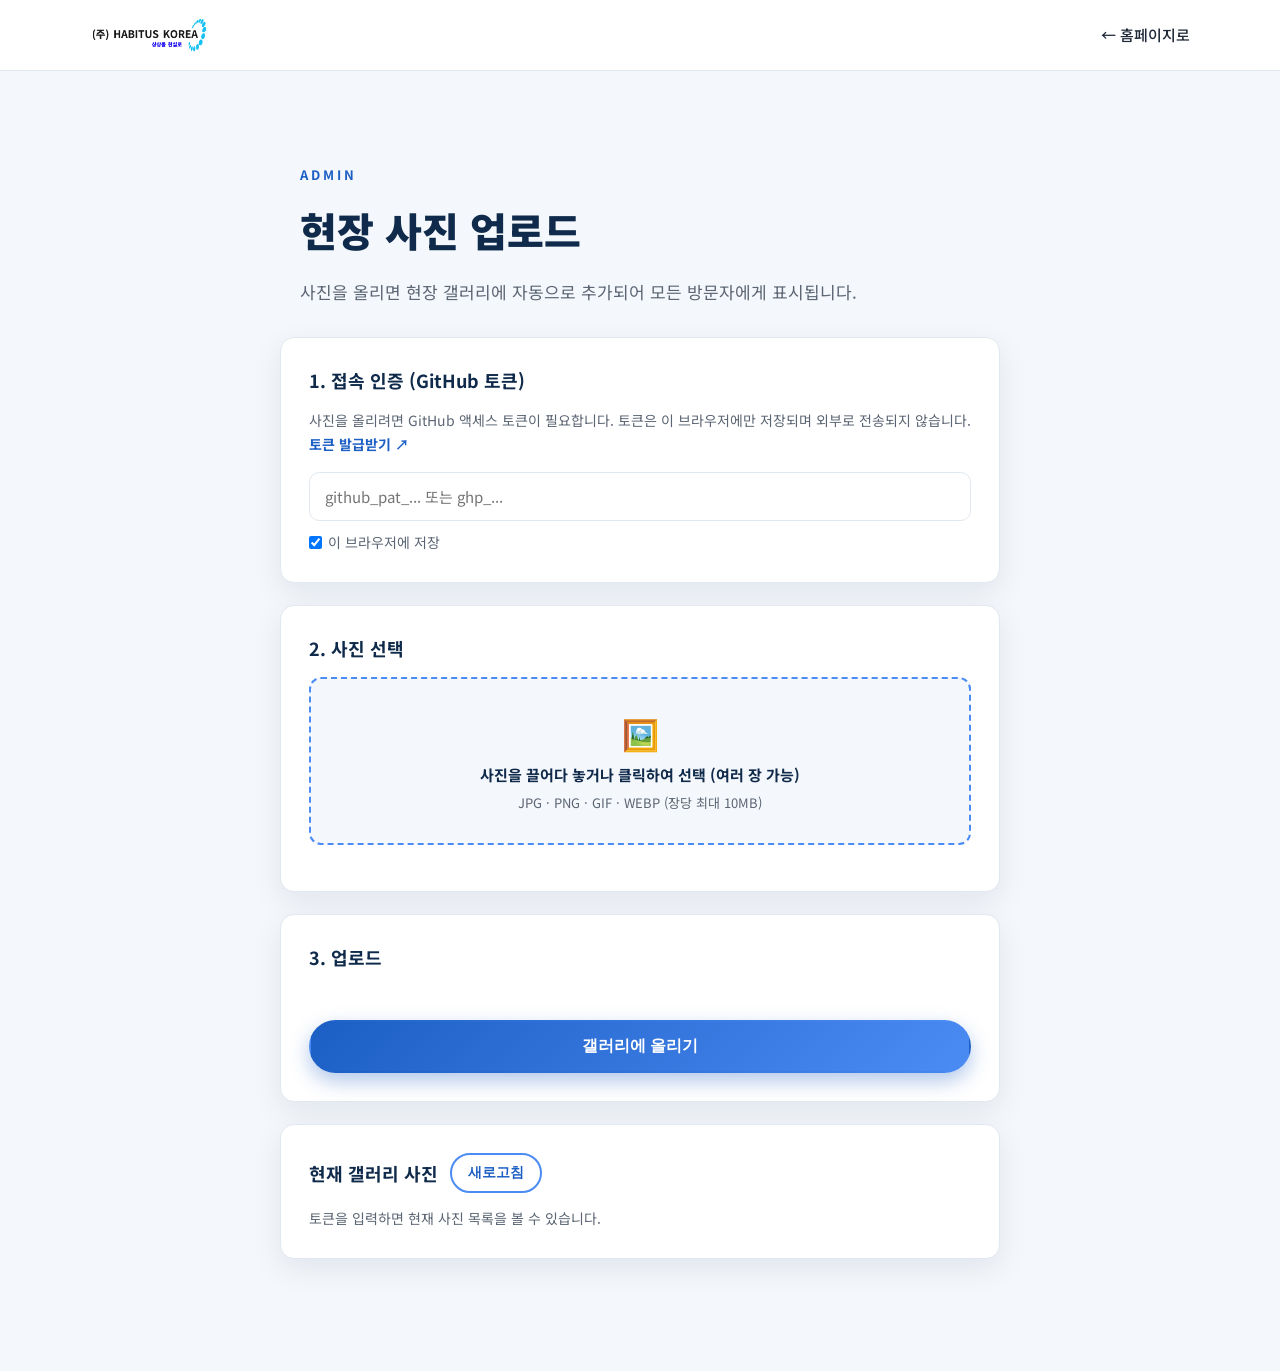
==== admin.html @ faab31b8 "전자투표 바로가기 제거 및 관리자 사진 업로드 기능 추가 - 히어로/네비게이션에서 전자투표 시스템 바로가기 버튼 제거, 홍보·문의 중심으로 재구성 - 현장 갤러리를 gallery." ====
<!DOCTYPE html>
<html lang="ko">
<head>
  <meta charset="UTF-8" />
  <meta name="viewport" content="width=device-width, initial-scale=1.0" />
  <meta name="robots" content="noindex, nofollow" />
  <title>현장 사진 업로드 · HABITUS KOREA 관리자</title>
  <link rel="preconnect" href="https://fonts.googleapis.com" />
  <link rel="preconnect" href="https://fonts.gstatic.com" crossorigin />
  <link href="https://fonts.googleapis.com/css2?family=Noto+Sans+KR:wght@300;400;500;700;900&display=swap" rel="stylesheet" />
  <link rel="stylesheet" href="css/style.css" />
</head>
<body class="admin-body">
  <header class="site-header">
    <div class="container header-inner">
      <a href="index.html" class="brand">
        <img src="assets/images/logo.png" alt="(주) HABITUS KOREA" class="brand-logo" />
      </a>
      <nav class="nav">
        <ul class="nav-list">
          <li><a href="index.html">← 홈페이지로</a></li>
        </ul>
      </nav>
    </div>
  </header>

  <main class="section">
    <div class="container admin-narrow">
      <div class="section-head" style="text-align:left;margin-bottom:32px;">
        <span class="section-tag">ADMIN</span>
        <h2 class="section-title">현장 사진 업로드</h2>
        <p class="section-lead">사진을 올리면 현장 갤러리에 자동으로 추가되어 모든 방문자에게 표시됩니다.</p>
      </div>

      <!-- 1) GitHub 토큰 -->
      <div class="admin-card">
        <h3>1. 접속 인증 (GitHub 토큰)</h3>
        <p class="admin-help">
          사진을 올리려면 GitHub 액세스 토큰이 필요합니다. 토큰은 이 브라우저에만 저장되며 외부로 전송되지 않습니다.
          <a href="https://github.com/settings/tokens?type=beta" target="_blank" rel="noopener">토큰 발급받기 ↗</a>
        </p>
        <div class="admin-field">
          <input type="password" id="token" placeholder="github_pat_... 또는 ghp_..." autocomplete="off" />
          <label class="admin-check"><input type="checkbox" id="remember" checked /> 이 브라우저에 저장</label>
        </div>
      </div>

      <!-- 2) 사진 선택 -->
      <div class="admin-card">
        <h3>2. 사진 선택</h3>
        <label class="upload-drop" id="drop">
          <input type="file" id="files" accept="image/*" multiple hidden />
          <span class="upload-icon">🖼️</span>
          <span class="upload-text" id="dropText">사진을 끌어다 놓거나 클릭하여 선택 (여러 장 가능)</span>
          <span class="upload-hint">JPG · PNG · GIF · WEBP (장당 최대 10MB)</span>
        </label>
        <div id="preview" class="admin-preview"></div>
      </div>

      <!-- 3) 업로드 -->
      <div class="admin-card">
        <h3>3. 업로드</h3>
        <p class="form-hint" id="status" role="alert"></p>
        <button class="btn btn-primary btn-block" id="uploadBtn">갤러리에 올리기</button>
      </div>

      <!-- 현재 갤러리 -->
      <div class="admin-card">
        <h3>현재 갤러리 사진 <button class="btn btn-sm btn-outline" id="refreshBtn" type="button">새로고침</button></h3>
        <div id="currentList" class="admin-current">불러오는 중…</div>
      </div>
    </div>
  </main>

  <script src="js/admin.js"></script>
</body>
</html>
---- css/style.css ----
/* ===== 기본 변수 / 리셋 ===== */
:root {
  --navy: #0f2a4a;
  --navy-deep: #0a1f38;
  --blue: #1c5fc4;
  --blue-light: #4b8bf4;
  --accent: #f5a623;
  --bg: #ffffff;
  --bg-alt: #f4f7fb;
  --text: #1f2937;
  --text-soft: #5b6573;
  --line: #e2e8f0;
  --radius: 14px;
  --shadow: 0 10px 30px rgba(15, 42, 74, 0.08);
  --shadow-lg: 0 20px 50px rgba(15, 42, 74, 0.18);
  --max: 1140px;
}

* { box-sizing: border-box; margin: 0; padding: 0; }

html { scroll-behavior: smooth; }

body {
  font-family: "Noto Sans KR", -apple-system, BlinkMacSystemFont, sans-serif;
  color: var(--text);
  line-height: 1.6;
  background: var(--bg);
  -webkit-font-smoothing: antialiased;
}

img { max-width: 100%; display: block; }
a { color: inherit; text-decoration: none; }

.container { width: 100%; max-width: var(--max); margin: 0 auto; padding: 0 20px; }

/* ===== 버튼 ===== */
.btn {
  display: inline-flex;
  align-items: center;
  justify-content: center;
  gap: 6px;
  padding: 14px 28px;
  border-radius: 999px;
  font-size: 16px;
  font-weight: 700;
  cursor: pointer;
  border: 2px solid transparent;
  transition: transform .15s ease, box-shadow .2s ease, background .2s ease;
}
.btn-primary {
  background: linear-gradient(135deg, var(--blue), var(--blue-light));
  color: #fff;
  box-shadow: 0 8px 20px rgba(28, 95, 196, 0.35);
}
.btn-primary:hover { transform: translateY(-2px); box-shadow: 0 12px 28px rgba(28, 95, 196, 0.45); }
.btn-ghost { background: transparent; color: #fff; border-color: rgba(255,255,255,.6); }
.btn-ghost:hover { background: rgba(255,255,255,.12); }
.btn-block { width: 100%; }
.btn-sm { padding: 9px 16px; font-size: 14px; }
.btn-outline { background: transparent; color: var(--blue); border-color: var(--blue-light); }
.btn-outline:hover { background: rgba(75,139,244,.1); }

/* ===== 헤더 ===== */
.site-header {
  position: sticky;
  top: 0;
  z-index: 100;
  background: rgba(255, 255, 255, 0.92);
  backdrop-filter: blur(10px);
  border-bottom: 1px solid var(--line);
}
.header-inner { display: flex; align-items: center; justify-content: space-between; height: 70px; }
.brand { display: flex; align-items: center; font-weight: 900; }
.brand-logo { height: 38px; width: auto; }
.brand-mark { font-size: 22px; color: var(--navy); letter-spacing: 1px; }
.brand-sub { font-size: 13px; color: var(--blue); letter-spacing: 3px; font-weight: 700; }

.nav-list { display: flex; align-items: center; gap: 28px; list-style: none; }
.nav-list a { font-size: 15px; font-weight: 500; color: var(--text); transition: color .15s; }
.nav-list a:hover { color: var(--blue); }
.nav-cta {
  background: var(--navy);
  color: #fff !important;
  padding: 10px 18px;
  border-radius: 999px;
  font-weight: 700 !important;
}
.nav-cta:hover { background: var(--blue); }

.nav-toggle { display: none; flex-direction: column; gap: 5px; background: none; border: none; cursor: pointer; padding: 6px; }
.nav-toggle span { width: 24px; height: 2px; background: var(--navy); transition: .3s; }

/* ===== 히어로 ===== */
.hero {
  position: relative;
  min-height: 78vh;
  display: flex;
  align-items: center;
  background: linear-gradient(135deg, var(--navy-deep), var(--navy) 55%, var(--blue) 130%);
  color: #fff;
  overflow: hidden;
}
.hero-overlay {
  position: absolute; inset: 0;
  background-image:
    radial-gradient(circle at 20% 20%, rgba(75,139,244,.25), transparent 40%),
    radial-gradient(circle at 85% 70%, rgba(245,166,35,.18), transparent 45%);
}
.hero-inner { position: relative; text-align: center; padding: 80px 0; max-width: 760px; margin: 0 auto; }
.hero-eyebrow { letter-spacing: 5px; font-weight: 700; color: var(--blue-light); margin-bottom: 14px; font-size: 14px; }
.hero-title { font-size: clamp(38px, 7vw, 64px); font-weight: 900; line-height: 1.15; margin-bottom: 22px; }
.hero-desc { font-size: clamp(16px, 2.2vw, 19px); color: rgba(255,255,255,.85); margin-bottom: 36px; }
.hero-actions { display: flex; gap: 14px; justify-content: center; flex-wrap: wrap; margin-bottom: 20px; }
.hero-note { font-size: 14px; color: rgba(255,255,255,.6); }

/* ===== 섹션 공통 ===== */
.section { padding: 90px 0; }
.section-alt { background: var(--bg-alt); }
.section-head { text-align: center; max-width: 680px; margin: 0 auto 56px; }
.section-tag { display: inline-block; font-size: 13px; font-weight: 700; letter-spacing: 3px; color: var(--blue); margin-bottom: 12px; }
.section-title { font-size: clamp(28px, 4vw, 40px); font-weight: 900; color: var(--navy); margin-bottom: 16px; }
.section-lead { color: var(--text-soft); font-size: 17px; }

/* ===== 카드 ===== */
.cards { display: grid; grid-template-columns: repeat(3, 1fr); gap: 24px; }
.card {
  background: #fff;
  border: 1px solid var(--line);
  border-radius: var(--radius);
  padding: 36px 28px;
  text-align: center;
  box-shadow: var(--shadow);
  transition: transform .2s ease, box-shadow .2s ease;
}
.card:hover { transform: translateY(-6px); box-shadow: var(--shadow-lg); }
.card-icon { font-size: 42px; margin-bottom: 18px; }
.card h3 { font-size: 20px; color: var(--navy); margin-bottom: 12px; }
.card p { color: var(--text-soft); font-size: 15px; }

/* ===== 갤러리 ===== */
.gallery { display: grid; grid-template-columns: repeat(3, 1fr); gap: 18px; }
.gallery-item {
  position: relative;
  border-radius: var(--radius);
  overflow: hidden;
  cursor: pointer;
  box-shadow: var(--shadow);
  background: #fff;
}
.gallery-item img { width: 100%; aspect-ratio: 4 / 3; object-fit: cover; transition: transform .4s ease; }
.gallery-item:hover img { transform: scale(1.06); }
.gallery-item figcaption {
  position: absolute; left: 0; right: 0; bottom: 0;
  padding: 14px 16px;
  color: #fff;
  font-size: 14px;
  font-weight: 500;
  background: linear-gradient(transparent, rgba(10,31,56,.85));
  opacity: 0;
  transform: translateY(8px);
  transition: .25s ease;
}
.gallery-item:hover figcaption { opacity: 1; transform: translateY(0); }

/* ===== 홍보자료 ===== */
.resources { display: grid; grid-template-columns: repeat(3, 1fr); gap: 24px; }
.resource-item {
  display: flex;
  flex-direction: column;
  background: #fff;
  border: 1px solid var(--line);
  border-radius: var(--radius);
  overflow: hidden;
  box-shadow: var(--shadow);
  transition: transform .2s ease, box-shadow .2s ease;
}
.resource-item:hover { transform: translateY(-6px); box-shadow: var(--shadow-lg); }
.resource-thumb { position: relative; background: var(--bg-alt); }
.resource-thumb img { width: 100%; aspect-ratio: 3 / 4; object-fit: cover; }
.resource-badge {
  position: absolute; top: 12px; left: 12px;
  background: rgba(15,42,74,.85);
  color: #fff;
  font-size: 12px;
  font-weight: 700;
  padding: 4px 10px;
  border-radius: 999px;
}
.resource-body { padding: 22px; display: flex; flex-direction: column; flex: 1; }
.resource-body h3 { font-size: 18px; color: var(--navy); margin-bottom: 8px; }
.resource-body p { font-size: 14px; color: var(--text-soft); margin-bottom: 18px; flex: 1; }
.resource-actions { display: flex; gap: 10px; }
.resource-actions .btn { flex: 1; }

/* 문서형 자료 썸네일 (HWP 등) */
.resource-thumb-doc {
  aspect-ratio: 3 / 4;
  display: flex;
  flex-direction: column;
  align-items: center;
  justify-content: center;
  gap: 10px;
  background: linear-gradient(135deg, #e9f1fc, #f4f7fb);
}
.doc-ext {
  font-size: 40px;
  font-weight: 900;
  color: var(--blue);
  letter-spacing: 2px;
  border: 3px solid var(--blue-light);
  padding: 14px 22px;
  border-radius: 12px;
  background: #fff;
}

/* ===== 견적서 ===== */
.quote-wrap { display: grid; grid-template-columns: 1fr 1fr; gap: 28px; align-items: start; }
.quote-card {
  background: #fff;
  border: 1px solid var(--line);
  border-radius: var(--radius);
  padding: 36px;
  box-shadow: var(--shadow);
}
.quote-card-icon { font-size: 40px; margin-bottom: 14px; }
.quote-card h3 { font-size: 22px; color: var(--navy); margin-bottom: 12px; }
.quote-card > p { color: var(--text-soft); font-size: 15px; margin-bottom: 24px; }
.quote-card-actions { display: flex; gap: 12px; flex-wrap: wrap; }
.quote-card-actions .btn { flex: 1; }

/* 업로드 폼 */
.upload-form { margin-top: 4px; }
.upload-drop {
  display: flex;
  flex-direction: column;
  align-items: center;
  gap: 6px;
  text-align: center;
  border: 2px dashed var(--blue-light);
  border-radius: 12px;
  padding: 30px 18px;
  cursor: pointer;
  background: var(--bg-alt);
  transition: background .15s, border-color .15s;
}
.upload-drop:hover, .upload-drop.dragover { background: rgba(75,139,244,.1); border-color: var(--blue); }
.upload-icon { font-size: 30px; }
.upload-text { font-weight: 700; color: var(--navy); font-size: 15px; }
.upload-text.has-file { color: var(--blue); }
.upload-hint { font-size: 13px; color: var(--text-soft); }
.upload-fields { display: grid; grid-template-columns: 1fr 1fr; gap: 12px; margin: 16px 0 4px; }
.upload-fields input {
  width: 100%;
  padding: 12px 14px;
  border: 1px solid var(--line);
  border-radius: 10px;
  font-size: 15px;
  font-family: inherit;
}
.upload-fields input:focus { outline: none; border-color: var(--blue-light); box-shadow: 0 0 0 3px rgba(75,139,244,.15); }

/* ===== 홍보자료 미리보기 모달 ===== */
.previewer {
  position: fixed; inset: 0; z-index: 200;
  display: none;
  flex-direction: column;
  align-items: center; justify-content: center;
  gap: 18px;
  background: rgba(7, 18, 33, .92);
  padding: 24px;
}
.previewer.open { display: flex; }
.previewer-stage { width: 100%; max-width: 820px; max-height: 78vh; display: flex; justify-content: center; }
.previewer-stage img,
.previewer-stage iframe {
  width: 100%;
  max-height: 78vh;
  border: none;
  border-radius: 8px;
  background: #fff;
  box-shadow: var(--shadow-lg);
  object-fit: contain;
}
.previewer-stage iframe { height: 78vh; }
.previewer-close {
  position: absolute; top: 20px; right: 26px;
  background: none; border: none; color: #fff;
  font-size: 42px; cursor: pointer; line-height: 1;
}
.previewer-download { z-index: 1; }

.gallery-empty { text-align: center; color: var(--text-soft); font-size: 16px; padding: 40px 0; }

/* ===== 라이트박스 ===== */
.lightbox {
  position: fixed; inset: 0; z-index: 200;
  display: none;
  align-items: center; justify-content: center;
  background: rgba(7, 18, 33, .92);
  padding: 24px;
}
.lightbox.open { display: flex; }
.lightbox img { max-width: 90vw; max-height: 80vh; border-radius: 8px; box-shadow: var(--shadow-lg); }
.lightbox-caption { position: absolute; bottom: 28px; color: #fff; font-size: 15px; text-align: center; width: 100%; }
.lightbox-close {
  position: absolute; top: 20px; right: 26px;
  background: none; border: none; color: #fff;
  font-size: 42px; cursor: pointer; line-height: 1;
}

/* ===== 문의하기 ===== */
.contact-wrap { display: grid; grid-template-columns: 1.6fr 1fr; gap: 36px; align-items: start; }
.contact-form {
  background: #fff;
  border: 1px solid var(--line);
  border-radius: var(--radius);
  padding: 36px;
  box-shadow: var(--shadow);
}
.form-row { display: grid; grid-template-columns: 1fr 1fr; gap: 18px; }
.form-group { margin-bottom: 20px; }
.form-group label { display: block; font-size: 14px; font-weight: 700; color: var(--navy); margin-bottom: 8px; }
.req { color: #e2484d; }
.form-group input,
.form-group textarea {
  width: 100%;
  padding: 13px 15px;
  border: 1px solid var(--line);
  border-radius: 10px;
  font-size: 15px;
  font-family: inherit;
  color: var(--text);
  transition: border-color .15s, box-shadow .15s;
}
.form-group input:focus,
.form-group textarea:focus {
  outline: none;
  border-color: var(--blue-light);
  box-shadow: 0 0 0 3px rgba(75,139,244,.15);
}
.form-group textarea { resize: vertical; }
.form-hint { min-height: 22px; font-size: 14px; margin-bottom: 12px; }
.form-hint.error { color: #e2484d; }
.form-hint.success { color: #1a9d57; }

.contact-info {
  background: var(--navy);
  color: #fff;
  border-radius: var(--radius);
  padding: 36px;
}
.contact-info h3 { font-size: 20px; margin-bottom: 22px; }
.contact-info ul { list-style: none; }
.contact-info li { padding: 14px 0; border-bottom: 1px solid rgba(255,255,255,.12); display: flex; flex-direction: column; gap: 4px; }
.info-label { font-size: 13px; color: var(--blue-light); font-weight: 700; }
.contact-info a:hover { text-decoration: underline; }
.contact-note { margin-top: 22px; font-size: 13px; color: rgba(255,255,255,.7); line-height: 1.7; }

/* ===== 푸터 ===== */
.site-footer { background: var(--navy-deep); color: rgba(255,255,255,.75); padding: 36px 0; }
.footer-inner { display: flex; align-items: center; justify-content: space-between; flex-wrap: wrap; gap: 14px; }
.footer-brand .brand-mark { color: #fff; }
.footer-logo { height: 34px; width: auto; filter: brightness(0) invert(1); opacity: .9; }
.footer-copy { font-size: 14px; }
.footer-top { font-size: 14px; font-weight: 700; color: var(--blue-light); }
.footer-top:hover { color: #fff; }

/* ===== 반응형 ===== */
@media (max-width: 860px) {
  .cards, .gallery, .resources { grid-template-columns: repeat(2, 1fr); }
  .contact-wrap, .quote-wrap { grid-template-columns: 1fr; }
}
@media (max-width: 640px) {
  .nav-toggle { display: flex; }
  .nav-list {
    position: absolute;
    top: 70px; left: 0; right: 0;
    flex-direction: column;
    align-items: stretch;
    gap: 0;
    background: #fff;
    border-bottom: 1px solid var(--line);
    padding: 10px 20px 20px;
    box-shadow: var(--shadow);
    display: none;
  }
  .nav-list.open { display: flex; }
  .nav-list li { padding: 6px 0; }
  .nav-cta { text-align: center; }
  .cards, .gallery, .resources { grid-template-columns: 1fr; }
  .form-row, .upload-fields { grid-template-columns: 1fr; }
  .section { padding: 64px 0; }
  .contact-form, .contact-info { padding: 26px; }
}

/* ===== 관리자 페이지 ===== */
.admin-body { background: var(--bg-alt); }
.admin-narrow { max-width: 760px; }
.admin-card {
  background: #fff;
  border: 1px solid var(--line);
  border-radius: var(--radius);
  padding: 28px;
  box-shadow: var(--shadow);
  margin-bottom: 22px;
}
.admin-card h3 {
  font-size: 18px;
  color: var(--navy);
  margin-bottom: 14px;
  display: flex;
  align-items: center;
  gap: 12px;
}
.admin-help { font-size: 14px; color: var(--text-soft); margin-bottom: 16px; line-height: 1.7; }
.admin-help a { color: var(--blue); font-weight: 700; }
.admin-field { display: flex; flex-direction: column; gap: 10px; }
.admin-field input[type="password"] {
  width: 100%;
  padding: 13px 15px;
  border: 1px solid var(--line);
  border-radius: 10px;
  font-size: 15px;
  font-family: inherit;
}
.admin-field input:focus { outline: none; border-color: var(--blue-light); box-shadow: 0 0 0 3px rgba(75,139,244,.15); }
.admin-check { font-size: 14px; color: var(--text-soft); display: flex; align-items: center; gap: 6px; }

.admin-preview { display: grid; grid-template-columns: repeat(3, 1fr); gap: 14px; margin-top: 18px; }
.admin-preview-item { position: relative; background: var(--bg-alt); border-radius: 10px; overflow: hidden; border: 1px solid var(--line); }
.admin-preview-item img { width: 100%; aspect-ratio: 4/3; object-fit: cover; }
.admin-preview-item .admin-cap { width: 100%; border: none; border-top: 1px solid var(--line); padding: 8px 10px; font-size: 13px; font-family: inherit; }
.admin-preview-item .admin-cap:focus { outline: none; background: #f0f6ff; }
.admin-preview-del {
  position: absolute; top: 6px; right: 6px; z-index: 1;
  width: 26px; height: 26px; border-radius: 50%;
  border: none; cursor: pointer;
  background: rgba(10,31,56,.8); color: #fff; font-size: 18px; line-height: 1;
}

.admin-current { display: flex; flex-direction: column; gap: 12px; color: var(--text-soft); font-size: 14px; }
.admin-current-item { display: flex; align-items: center; gap: 14px; padding: 10px; border: 1px solid var(--line); border-radius: 10px; }
.admin-current-item img { width: 64px; height: 48px; object-fit: cover; border-radius: 6px; flex-shrink: 0; }
.admin-current-item span { flex: 1; color: var(--text); font-size: 14px; }

@media (max-width: 640px) {
  .admin-preview { grid-template-columns: repeat(2, 1fr); }
}
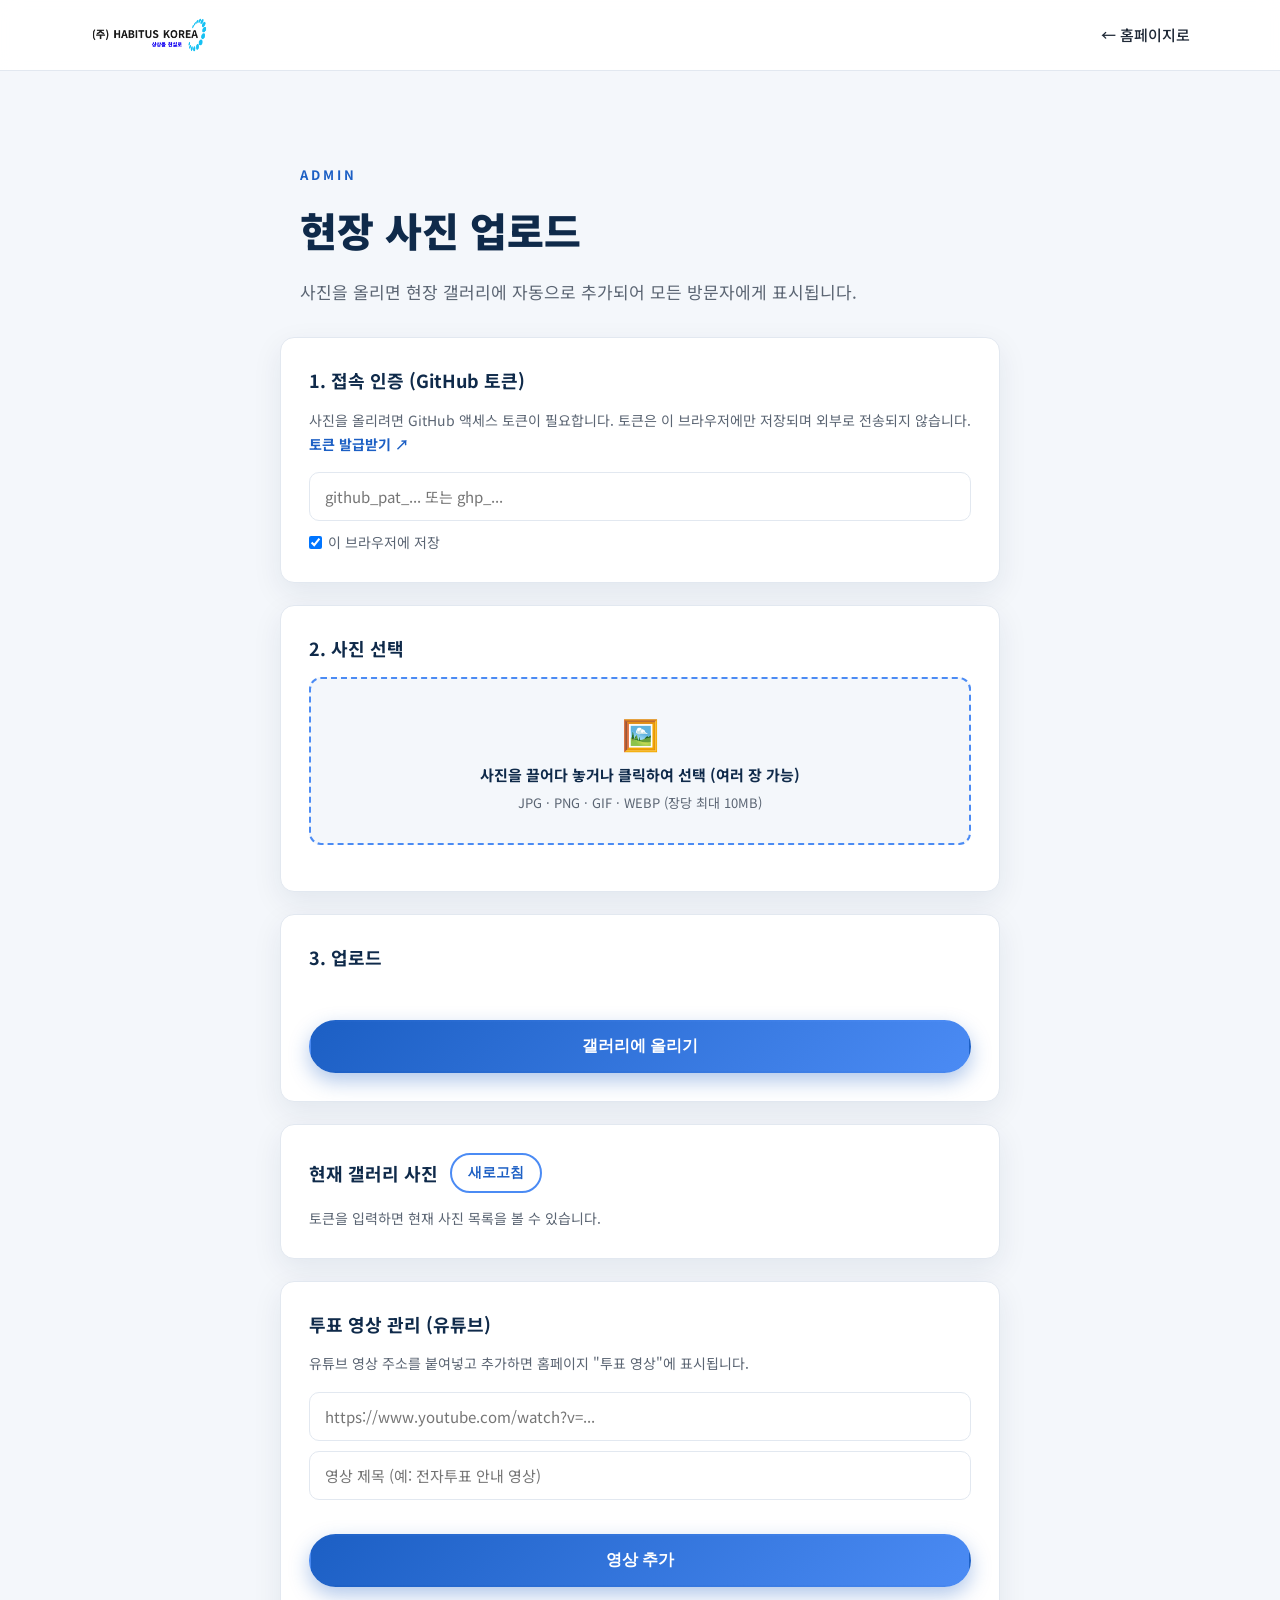
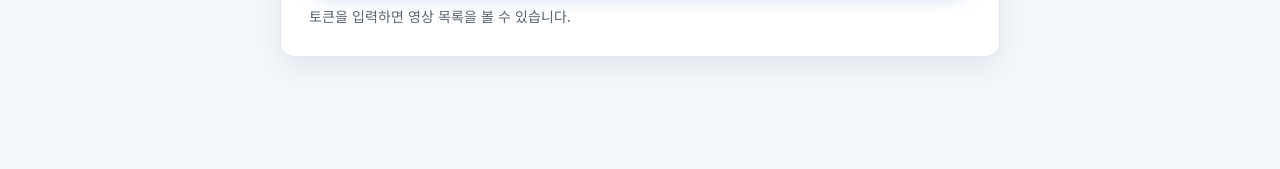
==== commit 8ad25d59: "홍보자료 카드를 투표 영상(유튜브) 기능으로 교체 - '현장 활동 안내문' 카드를 '투표 영상' 카드로 교체 - videos.json 기반으로 유튜브 영상 목록 로드, 모달에서 임" ====
--- a/admin.html
+++ b/admin.html
@@ -69,6 +69,19 @@
         <h3>현재 갤러리 사진 <button class="btn btn-sm btn-outline" id="refreshBtn" type="button">새로고침</button></h3>
         <div id="currentList" class="admin-current">불러오는 중…</div>
       </div>
+
+      <!-- 투표 영상 관리 -->
+      <div class="admin-card">
+        <h3>투표 영상 관리 (유튜브)</h3>
+        <p class="admin-help">유튜브 영상 주소를 붙여넣고 추가하면 홈페이지 "투표 영상"에 표시됩니다.</p>
+        <div class="admin-field">
+          <input type="text" id="videoUrl" placeholder="https://www.youtube.com/watch?v=..." autocomplete="off" />
+          <input type="text" id="videoTitleInput" placeholder="영상 제목 (예: 전자투표 안내 영상)" autocomplete="off" />
+        </div>
+        <p class="form-hint" id="videoStatus" role="alert"></p>
+        <button class="btn btn-primary btn-block" id="videoAddBtn" type="button">영상 추가</button>
+        <div id="videoCurrentList" class="admin-current" style="margin-top:18px;">불러오는 중…</div>
+      </div>
     </div>
   </main>
 
--- a/css/style.css
+++ b/css/style.css
@@ -415,7 +415,8 @@
 .admin-help { font-size: 14px; color: var(--text-soft); margin-bottom: 16px; line-height: 1.7; }
 .admin-help a { color: var(--blue); font-weight: 700; }
 .admin-field { display: flex; flex-direction: column; gap: 10px; }
-.admin-field input[type="password"] {
+.admin-field input[type="password"],
+.admin-field input[type="text"] {
   width: 100%;
   padding: 13px 15px;
   border: 1px solid var(--line);
@@ -446,3 +447,79 @@
 @media (max-width: 640px) {
   .admin-preview { grid-template-columns: repeat(2, 1fr); }
 }
+
+/* ===== 투표 영상 카드 ===== */
+.resource-thumb-video {
+  aspect-ratio: 3 / 4;
+  display: flex;
+  align-items: center;
+  justify-content: center;
+  background: linear-gradient(135deg, var(--navy), var(--blue));
+  background-size: cover;
+  background-position: center;
+  cursor: pointer;
+}
+.resource-thumb-video.has-thumb { position: relative; }
+.resource-thumb-video.has-thumb::after {
+  content: "";
+  position: absolute; inset: 0;
+  background: rgba(10,31,56,.45);
+}
+.video-play {
+  position: relative;
+  z-index: 1;
+  width: 64px; height: 64px;
+  display: flex; align-items: center; justify-content: center;
+  background: rgba(255,255,255,.92);
+  color: var(--blue);
+  border-radius: 50%;
+  font-size: 24px;
+  padding-left: 4px;
+  box-shadow: var(--shadow);
+}
+
+/* ===== 투표 영상 모달 ===== */
+.videomodal {
+  position: fixed; inset: 0; z-index: 200;
+  display: none;
+  align-items: center; justify-content: center;
+  background: rgba(7, 18, 33, .94);
+  padding: 24px;
+}
+.videomodal.open { display: flex; }
+.videomodal-inner { width: 100%; max-width: 900px; }
+.videomodal-player {
+  position: relative;
+  width: 100%;
+  aspect-ratio: 16 / 9;
+  background: #000;
+  border-radius: 10px;
+  overflow: hidden;
+  box-shadow: var(--shadow-lg);
+}
+.videomodal-player iframe { width: 100%; height: 100%; border: 0; }
+.videomodal-empty { color: #fff; text-align: center; padding-top: 42%; transform: translateY(-50%); }
+.videomodal-title { color: #fff; font-size: 17px; font-weight: 700; margin: 16px 4px 12px; }
+.videomodal-close {
+  position: absolute; top: 20px; right: 26px;
+  background: none; border: none; color: #fff;
+  font-size: 42px; cursor: pointer; line-height: 1;
+}
+.videomodal-list { display: grid; grid-template-columns: repeat(4, 1fr); gap: 10px; max-height: 26vh; overflow-y: auto; }
+.videomodal-thumb {
+  border: 2px solid transparent;
+  background: none;
+  padding: 0;
+  cursor: pointer;
+  border-radius: 8px;
+  overflow: hidden;
+  text-align: left;
+}
+.videomodal-thumb img { width: 100%; aspect-ratio: 16/9; object-fit: cover; display: block; }
+.videomodal-thumb span { display: block; color: #cdd6e4; font-size: 12px; padding: 6px 6px 8px; }
+.videomodal-thumb.active { border-color: var(--blue-light); }
+.videomodal-thumb.active span { color: #fff; }
+
+@media (max-width: 640px) {
+  .videomodal-list { grid-template-columns: repeat(2, 1fr); }
+}
